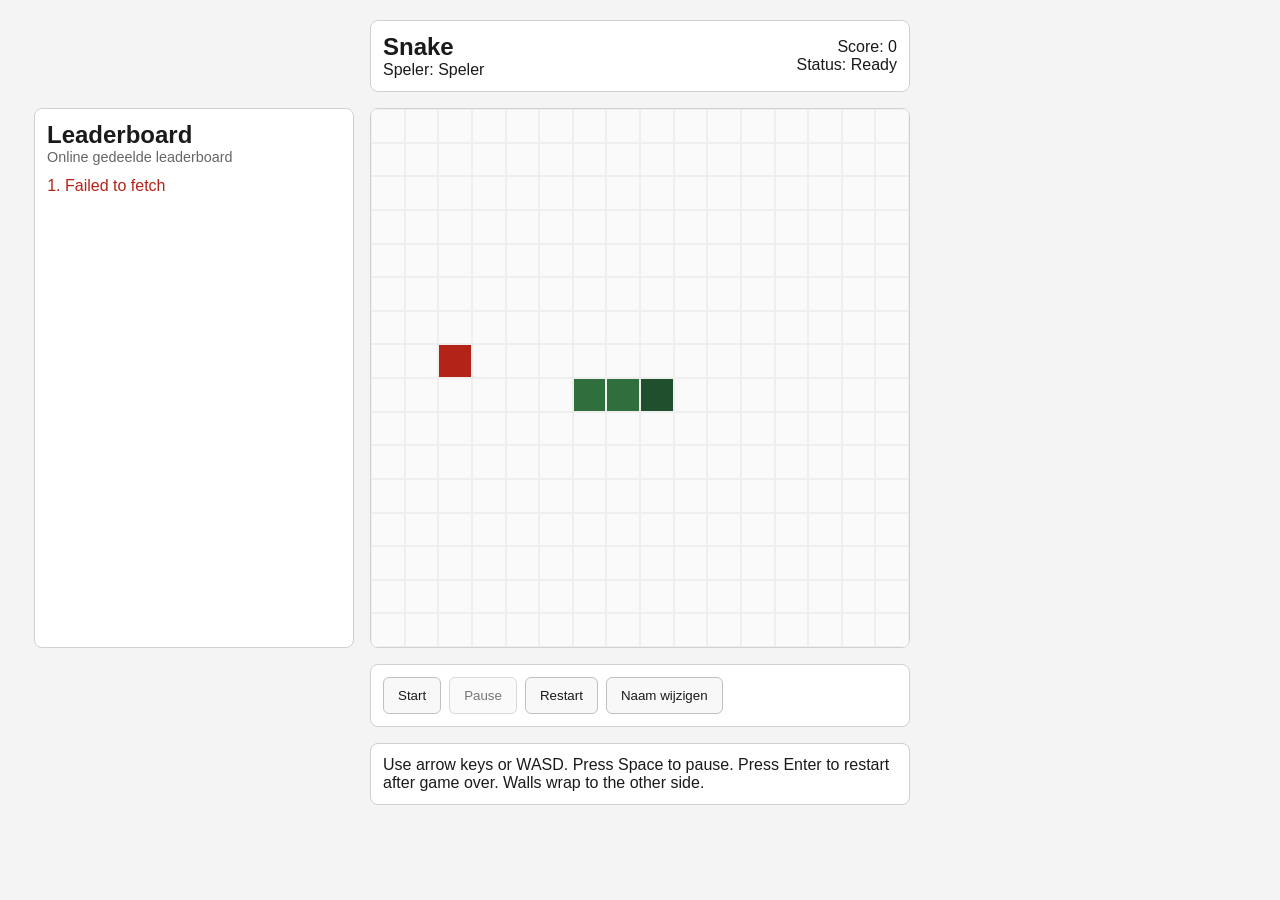
==== index.html @ 87255d25 "Center board with balanced leaderboard layout" ====
<!doctype html>
<html lang="nl">
  <head>
    <meta charset="utf-8">
    <meta name="viewport" content="width=device-width, initial-scale=1">
    <title>Snake</title>
    <link rel="stylesheet" href="./styles.css">
  </head>
  <body>
    <main class="app">
      <section class="layout">
        <aside class="sidebar">
          <section class="leaderboard" aria-labelledby="leaderboard-title">
            <div class="leaderboard-header">
              <div>
                <h2 id="leaderboard-title">Leaderboard</h2>
                <p id="leaderboard-mode" class="leaderboard-mode">Lokale browser-opslag</p>
              </div>
            </div>
            <ol id="leaderboard-list" class="leaderboard-list"></ol>
          </section>
        </aside>

        <div class="status">
          <div>
            <h1>Snake</h1>
            <p class="player-label">Speler: <span id="player-name">-</span></p>
          </div>
          <div class="stats">
            <p>Score: <span id="score">0</span></p>
            <p>Status: <span id="state">Ready</span></p>
          </div>
        </div>

        <div id="board" class="board" aria-label="Snake game board" role="grid"></div>
        <div class="balance-spacer" aria-hidden="true"></div>

        <div class="actions">
          <button id="start-button" type="button">Start</button>
          <button id="pause-button" type="button">Pause</button>
          <button id="restart-button" type="button">Restart</button>
          <button id="rename-button" type="button">Naam wijzigen</button>
        </div>

        <div class="controls" aria-label="On-screen controls">
          <button class="control" data-direction="up" type="button" aria-label="Move up">Up</button>
          <div class="control-row">
            <button class="control" data-direction="left" type="button" aria-label="Move left">Left</button>
            <button class="control" data-direction="down" type="button" aria-label="Move down">Down</button>
            <button class="control" data-direction="right" type="button" aria-label="Move right">Right</button>
          </div>
        </div>

        <p class="hint">
          Use arrow keys or WASD. Press Space to pause. Press Enter to restart after game over. Walls wrap to the other side.
        </p>
      </section>
    </main>

    <script src="./config.js"></script>
    <script type="module" src="./main.js"></script>
  </body>
</html>
---- styles.css ----
* {
  box-sizing: border-box;
}

body {
  margin: 0;
  font-family: Arial, sans-serif;
  background: #f4f4f4;
  color: #1a1a1a;
}

.app {
  min-height: 100vh;
  display: grid;
  place-items: start center;
  padding: 20px 24px 32px;
}

.layout {
  width: min(100%, 1220px);
  display: grid;
  gap: 16px;
  align-items: start;
}

.status,
.actions,
.controls,
.hint,
.leaderboard {
  background: #ffffff;
  border: 1px solid #d0d0d0;
  border-radius: 8px;
  padding: 12px;
}

.status {
  display: flex;
  align-items: center;
  justify-content: space-between;
  gap: 12px;
}

.status h1,
.leaderboard h2 {
  margin: 0;
}

.status h1 {
  font-size: 1.5rem;
}

.player-label,
.stats p,
.hint,
.leaderboard-mode {
  margin: 0;
}

.leaderboard-mode {
  color: #666666;
  font-size: 0.9rem;
}

.stats {
  text-align: right;
}

.board {
  display: grid;
  grid-template-columns: repeat(16, 1fr);
  width: 540px;
  max-width: 100%;
  aspect-ratio: 1 / 1;
  background: #ffffff;
  border: 1px solid #d0d0d0;
  border-radius: 8px;
  overflow: hidden;
}

.cell {
  border: 1px solid #efefef;
  background: #fafafa;
}

.cell.snake {
  background: #2f6f3e;
}

.cell.head {
  background: #1f4f2c;
}

.cell.food {
  background: #b42318;
}

.cell.bonus {
  background: #f3c644;
}

.cell.bonus-gold {
  background: #f3c644;
}

.cell.bonus-blue {
  background: #4c7dd9;
}

.actions,
.controls,
.hint,
.status,
.board {
  width: 540px;
  max-width: 100%;
}

.actions {
  display: flex;
  gap: 8px;
  flex-wrap: wrap;
}

button {
  appearance: none;
  border: 1px solid #c0c0c0;
  background: #f8f8f8;
  color: inherit;
  border-radius: 6px;
  padding: 10px 14px;
  cursor: pointer;
}

button:disabled {
  cursor: not-allowed;
  opacity: 0.6;
}

.sidebar,
.balance-spacer {
  width: 320px;
}

.leaderboard {
  width: 320px;
  min-height: 540px;
}

.leaderboard-header {
  display: flex;
  justify-content: space-between;
  align-items: center;
  gap: 12px;
  margin-bottom: 12px;
}

.leaderboard-list {
  margin: 0;
  padding-left: 18px;
  display: grid;
  gap: 10px;
}

.leaderboard-entry {
  display: flex;
  justify-content: space-between;
  align-items: flex-start;
  gap: 12px;
}

.leaderboard-meta {
  display: grid;
  gap: 2px;
}

.leaderboard-name {
  font-weight: 400;
}

.leaderboard-date {
  color: #666666;
  font-size: 0.85rem;
}

.leaderboard-score {
  font-weight: 700;
  min-width: 24px;
  text-align: right;
}

.leaderboard-empty,
.leaderboard-error {
  color: #666666;
}

.leaderboard-error {
  color: #b42318;
}

.controls {
  display: grid;
  justify-items: center;
  gap: 8px;
}

.control-row {
  display: flex;
  gap: 8px;
}

@media (min-width: 960px) {
  .layout {
    grid-template-columns: 320px 540px 320px;
    grid-template-areas:
      ". status ."
      "sidebar board spacer"
      ". actions ."
      ". hint .";
    justify-content: center;
  }

  .sidebar {
    grid-area: sidebar;
  }

  .status {
    grid-area: status;
  }

  .board {
    grid-area: board;
  }

  .balance-spacer {
    grid-area: spacer;
  }

  .actions {
    grid-area: actions;
  }

  .hint {
    grid-area: hint;
  }

  .controls {
    display: none;
  }
}

@media (max-width: 959px) {
  .layout {
    grid-template-columns: 1fr;
    width: min(100%, 540px);
  }

  .sidebar,
  .leaderboard,
  .board,
  .actions,
  .controls,
  .hint,
  .status {
    width: 100%;
  }

  .balance-spacer {
    display: none;
  }

  .leaderboard {
    min-height: auto;
  }
}
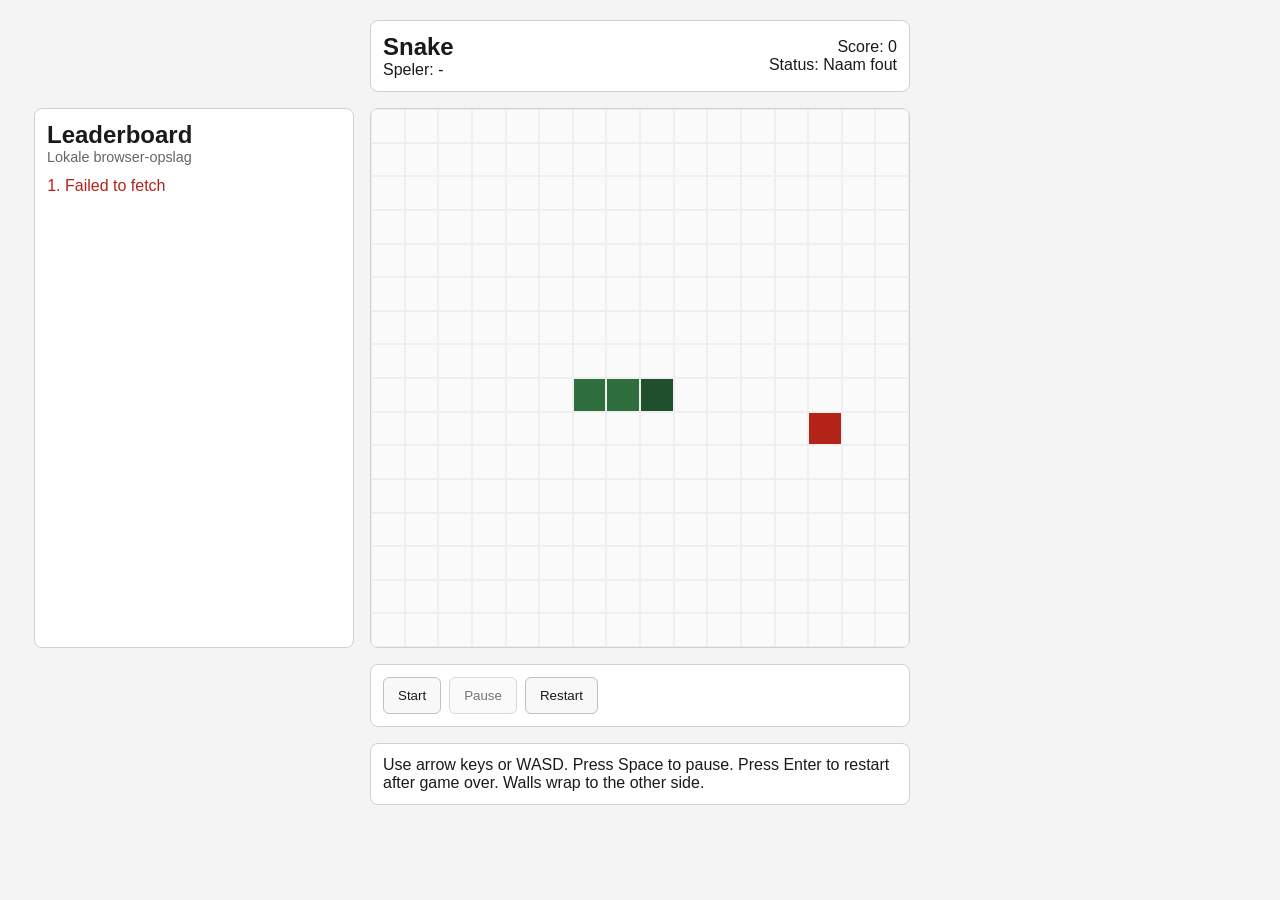
==== commit 571c60f7: "Lock player name to one unique choice" ====
--- a/index.html
+++ b/index.html
@@ -39,7 +39,6 @@
           <button id="start-button" type="button">Start</button>
           <button id="pause-button" type="button">Pause</button>
           <button id="restart-button" type="button">Restart</button>
-          <button id="rename-button" type="button">Naam wijzigen</button>
         </div>
 
         <div class="controls" aria-label="On-screen controls">
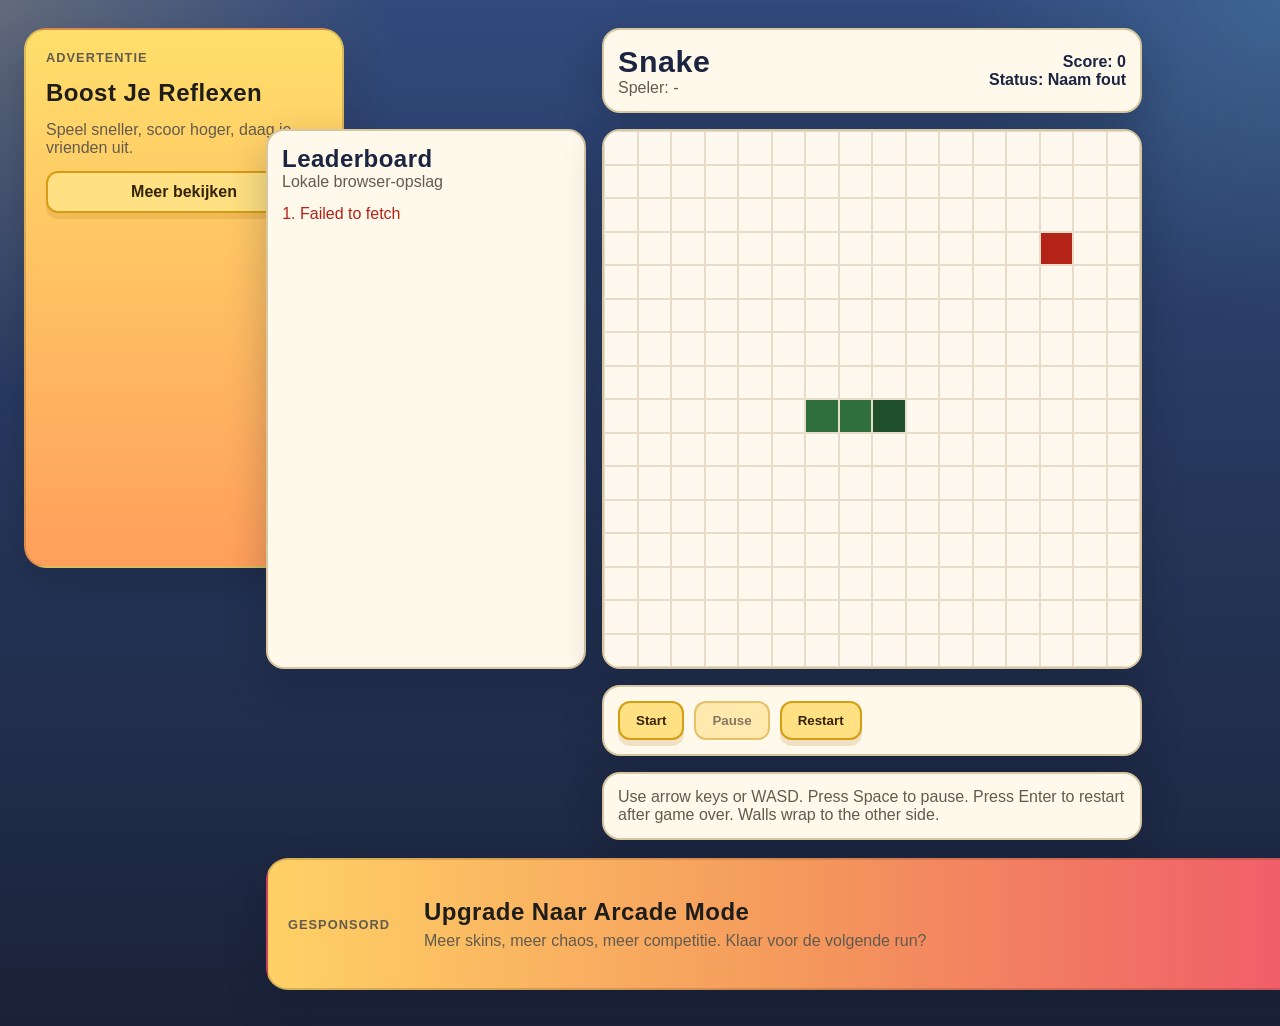
==== commit 936ae428: "Refresh styling and add ad banners" ====
--- a/index.html
+++ b/index.html
@@ -8,51 +8,82 @@
   </head>
   <body>
     <main class="app">
-      <section class="layout">
-        <aside class="sidebar">
-          <section class="leaderboard" aria-labelledby="leaderboard-title">
-            <div class="leaderboard-header">
+      <section class="page-shell">
+        <aside class="ad-rail ad-rail-left" aria-label="Advertentie links">
+          <div class="ad-banner ad-banner-vertical">
+            <p class="ad-label">Advertentie</p>
+            <h2>Boost Je Reflexen</h2>
+            <p>Speel sneller, scoor hoger, daag je vrienden uit.</p>
+            <a href="#" class="ad-cta">Meer bekijken</a>
+          </div>
+        </aside>
+
+        <section class="center-stack">
+          <section class="layout">
+            <aside class="sidebar">
+              <section class="leaderboard" aria-labelledby="leaderboard-title">
+                <div class="leaderboard-header">
+                  <div>
+                    <h2 id="leaderboard-title">Leaderboard</h2>
+                    <p id="leaderboard-mode" class="leaderboard-mode">Lokale browser-opslag</p>
+                  </div>
+                </div>
+                <ol id="leaderboard-list" class="leaderboard-list"></ol>
+              </section>
+            </aside>
+
+            <div class="status">
               <div>
-                <h2 id="leaderboard-title">Leaderboard</h2>
-                <p id="leaderboard-mode" class="leaderboard-mode">Lokale browser-opslag</p>
+                <h1>Snake</h1>
+                <p class="player-label">Speler: <span id="player-name">-</span></p>
+              </div>
+              <div class="stats">
+                <p>Score: <span id="score">0</span></p>
+                <p>Status: <span id="state">Ready</span></p>
               </div>
             </div>
-            <ol id="leaderboard-list" class="leaderboard-list"></ol>
+
+            <div id="board" class="board" aria-label="Snake game board" role="grid"></div>
+            <div class="balance-spacer" aria-hidden="true"></div>
+
+            <div class="actions">
+              <button id="start-button" type="button">Start</button>
+              <button id="pause-button" type="button">Pause</button>
+              <button id="restart-button" type="button">Restart</button>
+            </div>
+
+            <div class="controls" aria-label="On-screen controls">
+              <button class="control" data-direction="up" type="button" aria-label="Move up">Up</button>
+              <div class="control-row">
+                <button class="control" data-direction="left" type="button" aria-label="Move left">Left</button>
+                <button class="control" data-direction="down" type="button" aria-label="Move down">Down</button>
+                <button class="control" data-direction="right" type="button" aria-label="Move right">Right</button>
+              </div>
+            </div>
+
+            <p class="hint">
+              Use arrow keys or WASD. Press Space to pause. Press Enter to restart after game over. Walls wrap to the other side.
+            </p>
           </section>
+
+          <section class="ad-banner ad-banner-horizontal" aria-label="Advertentie onderaan">
+            <p class="ad-label">Gesponsord</p>
+            <div class="ad-copy">
+              <h2>Upgrade Naar Arcade Mode</h2>
+              <p>Meer skins, meer chaos, meer competitie. Klaar voor de volgende run?</p>
+            </div>
+            <a href="#" class="ad-cta">Nu proberen</a>
+          </section>
+        </section>
+
+        <aside class="ad-rail ad-rail-right" aria-label="Advertentie rechts">
+          <div class="ad-banner ad-banner-vertical alt">
+            <p class="ad-label">Advertentie</p>
+            <h2>Daily Challenge</h2>
+            <p>Elke dag een nieuw highscore-doel. Durf jij het aan?</p>
+            <a href="#" class="ad-cta">Doe mee</a>
+          </div>
         </aside>
-
-        <div class="status">
-          <div>
-            <h1>Snake</h1>
-            <p class="player-label">Speler: <span id="player-name">-</span></p>
-          </div>
-          <div class="stats">
-            <p>Score: <span id="score">0</span></p>
-            <p>Status: <span id="state">Ready</span></p>
-          </div>
-        </div>
-
-        <div id="board" class="board" aria-label="Snake game board" role="grid"></div>
-        <div class="balance-spacer" aria-hidden="true"></div>
-
-        <div class="actions">
-          <button id="start-button" type="button">Start</button>
-          <button id="pause-button" type="button">Pause</button>
-          <button id="restart-button" type="button">Restart</button>
-        </div>
-
-        <div class="controls" aria-label="On-screen controls">
-          <button class="control" data-direction="up" type="button" aria-label="Move up">Up</button>
-          <div class="control-row">
-            <button class="control" data-direction="left" type="button" aria-label="Move left">Left</button>
-            <button class="control" data-direction="down" type="button" aria-label="Move down">Down</button>
-            <button class="control" data-direction="right" type="button" aria-label="Move right">Right</button>
-          </div>
-        </div>
-
-        <p class="hint">
-          Use arrow keys or WASD. Press Space to pause. Press Enter to restart after game over. Walls wrap to the other side.
-        </p>
       </section>
     </main>
 
--- a/styles.css
+++ b/styles.css
@@ -1,23 +1,54 @@
+:root {
+  --page-bg: #1a2238;
+  --page-bg-accent: #31497b;
+  --panel-bg: #fff9ec;
+  --panel-border: #d7c6a0;
+  --panel-shadow: 0 18px 40px rgba(14, 20, 35, 0.24);
+  --title-color: #1b2440;
+  --muted-color: #635b4d;
+  --button-bg: #ffe082;
+  --button-border: #d69c13;
+  --button-text: #342507;
+  --ad-bg: linear-gradient(180deg, #ffdf6b 0%, #ff9f5b 100%);
+  --ad-bg-alt: linear-gradient(180deg, #7bdff6 0%, #4d96ff 100%);
+  --ad-text: #1f1d1a;
+}
+
 * {
   box-sizing: border-box;
 }
 
 body {
   margin: 0;
-  font-family: Arial, sans-serif;
-  background: #f4f4f4;
-  color: #1a1a1a;
+  font-family: "Trebuchet MS", Verdana, sans-serif;
+  background:
+    radial-gradient(circle at top left, rgba(255, 215, 126, 0.24), transparent 24%),
+    radial-gradient(circle at top right, rgba(123, 223, 246, 0.18), transparent 20%),
+    linear-gradient(180deg, var(--page-bg-accent) 0%, var(--page-bg) 100%);
+  color: var(--title-color);
 }
 
 .app {
   min-height: 100vh;
   display: grid;
   place-items: start center;
-  padding: 20px 24px 32px;
+  padding: 28px 24px 36px;
+}
+
+.page-shell {
+  width: min(100%, 1520px);
+  display: grid;
+  gap: 22px;
+  align-items: start;
+}
+
+.center-stack {
+  display: grid;
+  gap: 18px;
 }
 
 .layout {
-  width: min(100%, 1220px);
+  width: 100%;
   display: grid;
   gap: 16px;
   align-items: start;
@@ -28,10 +59,11 @@
 .controls,
 .hint,
 .leaderboard {
-  background: #ffffff;
-  border: 1px solid #d0d0d0;
-  border-radius: 8px;
-  padding: 12px;
+  background: var(--panel-bg);
+  border: 2px solid var(--panel-border);
+  border-radius: 18px;
+  padding: 14px;
+  box-shadow: var(--panel-shadow);
 }
 
 .status {
@@ -42,28 +74,38 @@
 }
 
 .status h1,
-.leaderboard h2 {
+.leaderboard h2,
+.ad-banner h2 {
   margin: 0;
+  font-family: "Arial Rounded MT Bold", "Trebuchet MS", sans-serif;
+  letter-spacing: 0.02em;
 }
 
 .status h1 {
-  font-size: 1.5rem;
+  font-size: 1.9rem;
 }
 
 .player-label,
 .stats p,
 .hint,
-.leaderboard-mode {
+.leaderboard-mode,
+.ad-label,
+.ad-banner p {
   margin: 0;
 }
 
-.leaderboard-mode {
-  color: #666666;
-  font-size: 0.9rem;
+.leaderboard-mode,
+.player-label,
+.hint,
+.ad-label,
+.ad-banner p,
+.leaderboard-date {
+  color: var(--muted-color);
 }
 
 .stats {
   text-align: right;
+  font-weight: 700;
 }
 
 .board {
@@ -72,15 +114,16 @@
   width: 540px;
   max-width: 100%;
   aspect-ratio: 1 / 1;
-  background: #ffffff;
-  border: 1px solid #d0d0d0;
-  border-radius: 8px;
+  background: #fffdf7;
+  border: 2px solid var(--panel-border);
+  border-radius: 18px;
   overflow: hidden;
+  box-shadow: var(--panel-shadow);
 }
 
 .cell {
-  border: 1px solid #efefef;
-  background: #fafafa;
+  border: 1px solid #e6dcc8;
+  background: #fff8ef;
 }
 
 .cell.snake {
@@ -118,27 +161,36 @@
 
 .actions {
   display: flex;
-  gap: 8px;
+  gap: 10px;
   flex-wrap: wrap;
 }
 
-button {
+button,
+.ad-cta {
   appearance: none;
-  border: 1px solid #c0c0c0;
-  background: #f8f8f8;
-  color: inherit;
-  border-radius: 6px;
-  padding: 10px 14px;
+  border: 2px solid var(--button-border);
+  background: var(--button-bg);
+  color: var(--button-text);
+  border-radius: 12px;
+  padding: 10px 16px;
   cursor: pointer;
+  font-weight: 700;
+  text-decoration: none;
+  display: inline-flex;
+  align-items: center;
+  justify-content: center;
+  box-shadow: 0 6px 0 rgba(174, 118, 11, 0.18);
 }
 
 button:disabled {
   cursor: not-allowed;
   opacity: 0.6;
+  box-shadow: none;
 }
 
 .sidebar,
-.balance-spacer {
+.balance-spacer,
+.ad-rail {
   width: 320px;
 }
 
@@ -152,14 +204,14 @@
   justify-content: space-between;
   align-items: center;
   gap: 12px;
-  margin-bottom: 12px;
+  margin-bottom: 14px;
 }
 
 .leaderboard-list {
   margin: 0;
   padding-left: 18px;
   display: grid;
-  gap: 10px;
+  gap: 12px;
 }
 
 .leaderboard-entry {
@@ -171,27 +223,26 @@
 
 .leaderboard-meta {
   display: grid;
-  gap: 2px;
+  gap: 4px;
 }
 
 .leaderboard-name {
-  font-weight: 400;
+  font-weight: 700;
 }
 
 .leaderboard-date {
-  color: #666666;
-  font-size: 0.85rem;
+  font-size: 0.9rem;
 }
 
 .leaderboard-score {
-  font-weight: 700;
+  font-weight: 900;
   min-width: 24px;
   text-align: right;
 }
 
 .leaderboard-empty,
 .leaderboard-error {
-  color: #666666;
+  color: var(--muted-color);
 }
 
 .leaderboard-error {
@@ -207,6 +258,71 @@
 .control-row {
   display: flex;
   gap: 8px;
+}
+
+.ad-rail {
+  display: grid;
+}
+
+.ad-banner {
+  border-radius: 22px;
+  border: 2px solid rgba(59, 40, 6, 0.18);
+  color: var(--ad-text);
+  box-shadow: var(--panel-shadow);
+}
+
+.ad-banner-vertical {
+  min-height: 540px;
+  padding: 20px;
+  background: var(--ad-bg);
+  display: grid;
+  align-content: start;
+  gap: 14px;
+}
+
+.ad-banner-vertical.alt {
+  background: var(--ad-bg-alt);
+}
+
+.ad-banner-horizontal {
+  width: 100%;
+  min-height: 132px;
+  padding: 18px 20px;
+  background: linear-gradient(90deg, #ffd166 0%, #f4975c 45%, #ef476f 100%);
+  display: grid;
+  grid-template-columns: 120px 1fr auto;
+  align-items: center;
+  gap: 16px;
+}
+
+.ad-label {
+  font-size: 0.8rem;
+  text-transform: uppercase;
+  letter-spacing: 0.08em;
+  font-weight: 700;
+}
+
+.ad-copy {
+  display: grid;
+  gap: 6px;
+}
+
+@media (min-width: 1280px) {
+  .page-shell {
+    grid-template-columns: 220px 1fr 220px;
+    justify-content: center;
+  }
+}
+
+@media (min-width: 960px) and (max-width: 1279px) {
+  .page-shell {
+    grid-template-columns: 1fr;
+    justify-items: center;
+  }
+
+  .ad-rail {
+    display: none;
+  }
 }
 
 @media (min-width: 960px) {
@@ -250,6 +366,7 @@
 }
 
 @media (max-width: 959px) {
+  .page-shell,
   .layout {
     grid-template-columns: 1fr;
     width: min(100%, 540px);
@@ -261,15 +378,22 @@
   .actions,
   .controls,
   .hint,
-  .status {
+  .status,
+  .ad-banner-horizontal {
     width: 100%;
   }
 
-  .balance-spacer {
+  .balance-spacer,
+  .ad-rail {
     display: none;
   }
 
   .leaderboard {
     min-height: auto;
   }
-}
+
+  .ad-banner-horizontal {
+    grid-template-columns: 1fr;
+    justify-items: start;
+  }
+}
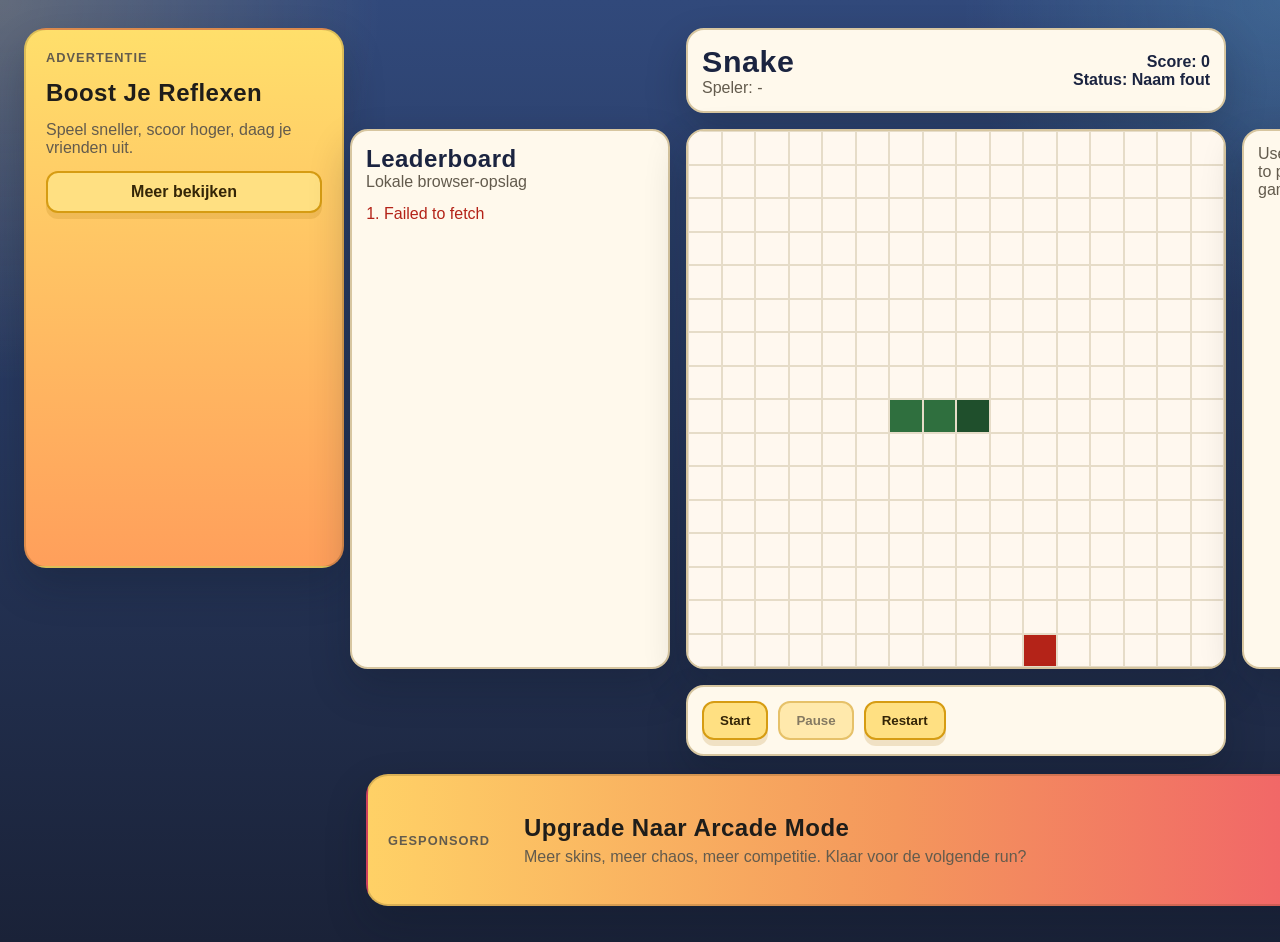
==== commit 7de94894: "Balance layout with right-side hint panel" ====
--- a/index.html
+++ b/index.html
@@ -44,7 +44,12 @@
             </div>
 
             <div id="board" class="board" aria-label="Snake game board" role="grid"></div>
-            <div class="balance-spacer" aria-hidden="true"></div>
+
+            <div class="hint-card">
+              <p class="hint">
+                Use arrow keys or WASD. Press Space to pause. Press Enter to restart after game over. Walls wrap to the other side.
+              </p>
+            </div>
 
             <div class="actions">
               <button id="start-button" type="button">Start</button>
@@ -60,10 +65,6 @@
                 <button class="control" data-direction="right" type="button" aria-label="Move right">Right</button>
               </div>
             </div>
-
-            <p class="hint">
-              Use arrow keys or WASD. Press Space to pause. Press Enter to restart after game over. Walls wrap to the other side.
-            </p>
           </section>
 
           <section class="ad-banner ad-banner-horizontal" aria-label="Advertentie onderaan">
--- a/styles.css
+++ b/styles.css
@@ -36,19 +36,22 @@
 }
 
 .page-shell {
-  width: min(100%, 1520px);
+  width: min(100%, 1864px);
   display: grid;
   gap: 22px;
   align-items: start;
 }
 
 .center-stack {
+  width: 1180px;
+  max-width: 100%;
   display: grid;
   gap: 18px;
 }
 
 .layout {
-  width: 100%;
+  width: 1180px;
+  max-width: 100%;
   display: grid;
   gap: 16px;
   align-items: start;
@@ -57,7 +60,7 @@
 .status,
 .actions,
 .controls,
-.hint,
+.hint-card,
 .leaderboard {
   background: var(--panel-bg);
   border: 2px solid var(--panel-border);
@@ -152,10 +155,16 @@
 
 .actions,
 .controls,
-.hint,
 .status,
 .board {
   width: 540px;
+  max-width: 100%;
+}
+
+.hint-card,
+.sidebar,
+.leaderboard {
+  width: 320px;
   max-width: 100%;
 }
 
@@ -188,14 +197,8 @@
   box-shadow: none;
 }
 
-.sidebar,
-.balance-spacer,
-.ad-rail {
-  width: 320px;
-}
-
-.leaderboard {
-  width: 320px;
+.leaderboard,
+.hint-card {
   min-height: 540px;
 }
 
@@ -261,7 +264,9 @@
 }
 
 .ad-rail {
-  display: grid;
+  width: 320px;
+  display: grid;
+  min-width: 0;
 }
 
 .ad-banner {
@@ -309,7 +314,7 @@
 
 @media (min-width: 1280px) {
   .page-shell {
-    grid-template-columns: 220px 1fr 220px;
+    grid-template-columns: 320px 1180px 320px;
     justify-content: center;
   }
 }
@@ -330,9 +335,8 @@
     grid-template-columns: 320px 540px 320px;
     grid-template-areas:
       ". status ."
-      "sidebar board spacer"
-      ". actions ."
-      ". hint .";
+      "sidebar board hint"
+      ". actions .";
     justify-content: center;
   }
 
@@ -348,18 +352,14 @@
     grid-area: board;
   }
 
-  .balance-spacer {
-    grid-area: spacer;
+  .hint-card {
+    grid-area: hint;
   }
 
   .actions {
     grid-area: actions;
   }
 
-  .hint {
-    grid-area: hint;
-  }
-
   .controls {
     display: none;
   }
@@ -367,6 +367,7 @@
 
 @media (max-width: 959px) {
   .page-shell,
+  .center-stack,
   .layout {
     grid-template-columns: 1fr;
     width: min(100%, 540px);
@@ -377,18 +378,18 @@
   .board,
   .actions,
   .controls,
-  .hint,
+  .hint-card,
   .status,
   .ad-banner-horizontal {
     width: 100%;
   }
 
-  .balance-spacer,
   .ad-rail {
     display: none;
   }
 
-  .leaderboard {
+  .leaderboard,
+  .hint-card {
     min-height: auto;
   }
 
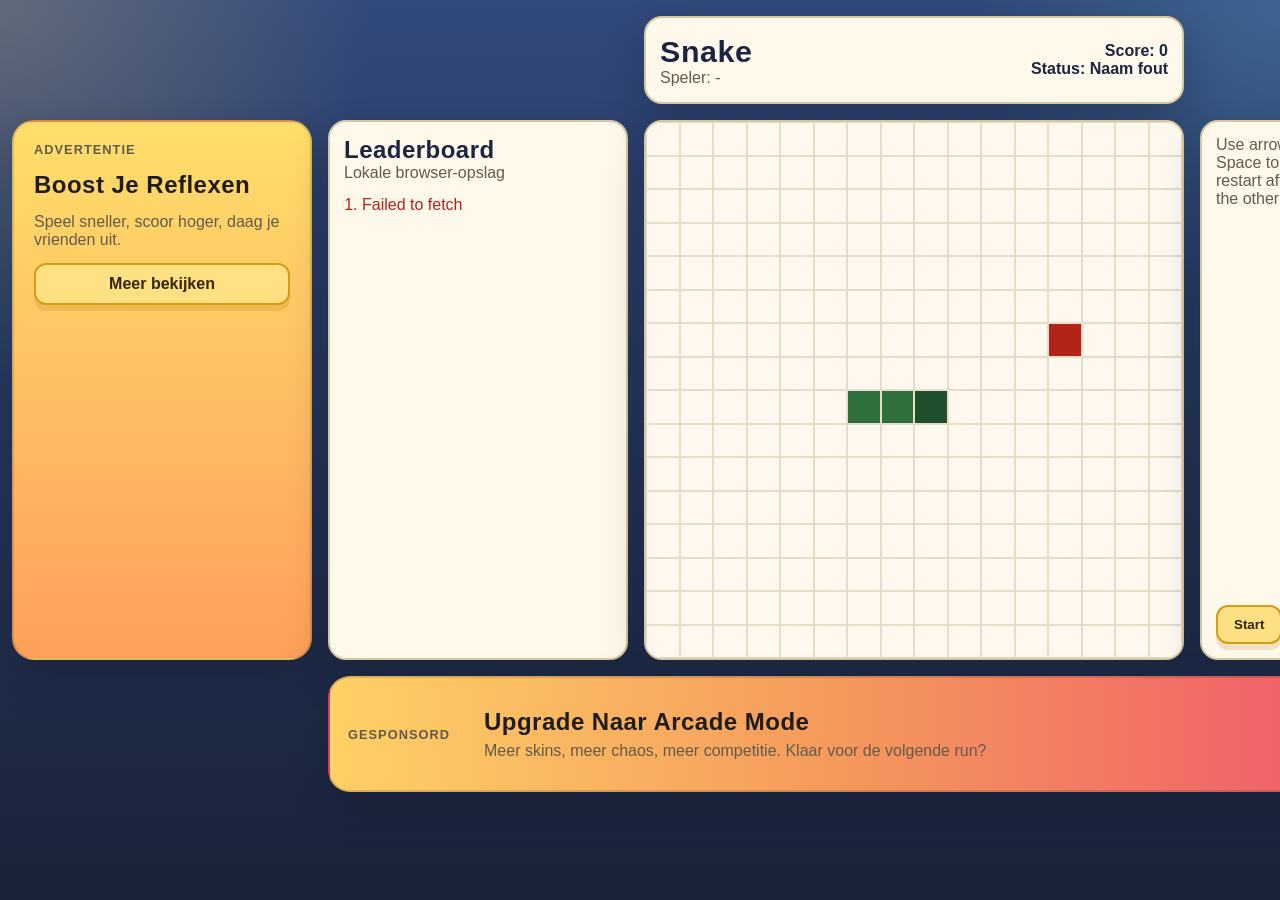
==== commit a4148245: "Move controls into hint panel" ====
--- a/index.html
+++ b/index.html
@@ -49,12 +49,11 @@
               <p class="hint">
                 Use arrow keys or WASD. Press Space to pause. Press Enter to restart after game over. Walls wrap to the other side.
               </p>
-            </div>
-
-            <div class="actions">
-              <button id="start-button" type="button">Start</button>
-              <button id="pause-button" type="button">Pause</button>
-              <button id="restart-button" type="button">Restart</button>
+              <div class="actions">
+                <button id="start-button" type="button">Start</button>
+                <button id="pause-button" type="button">Pause</button>
+                <button id="restart-button" type="button">Restart</button>
+              </div>
             </div>
 
             <div class="controls" aria-label="On-screen controls">
--- a/styles.css
+++ b/styles.css
@@ -12,6 +12,11 @@
   --ad-bg: linear-gradient(180deg, #ffdf6b 0%, #ff9f5b 100%);
   --ad-bg-alt: linear-gradient(180deg, #7bdff6 0%, #4d96ff 100%);
   --ad-text: #1f1d1a;
+  --layout-gap: 16px;
+  --side-width: 300px;
+  --board-width: 540px;
+  --status-height: 88px;
+  --status-offset: calc(var(--status-height) + var(--layout-gap));
 }
 
 * {
@@ -32,33 +37,31 @@
   min-height: 100vh;
   display: grid;
   place-items: start center;
-  padding: 28px 24px 36px;
+  padding: 16px 12px 20px;
 }
 
 .page-shell {
-  width: min(100%, 1864px);
-  display: grid;
-  gap: 22px;
+  width: min(100%, 1788px);
+  display: grid;
+  gap: var(--layout-gap);
   align-items: start;
 }
 
 .center-stack {
-  width: 1180px;
+  width: calc((var(--side-width) * 2) + var(--board-width) + (var(--layout-gap) * 2));
   max-width: 100%;
   display: grid;
-  gap: 18px;
+  gap: var(--layout-gap);
 }
 
 .layout {
-  width: 1180px;
-  max-width: 100%;
-  display: grid;
-  gap: 16px;
+  width: 100%;
+  display: grid;
+  gap: var(--layout-gap);
   align-items: start;
 }
 
 .status,
-.actions,
 .controls,
 .hint-card,
 .leaderboard {
@@ -74,6 +77,7 @@
   align-items: center;
   justify-content: space-between;
   gap: 12px;
+  min-height: var(--status-height);
 }
 
 .status h1,
@@ -114,7 +118,7 @@
 .board {
   display: grid;
   grid-template-columns: repeat(16, 1fr);
-  width: 540px;
+  width: var(--board-width);
   max-width: 100%;
   aspect-ratio: 1 / 1;
   background: #fffdf7;
@@ -153,18 +157,19 @@
   background: #4c7dd9;
 }
 
-.actions,
 .controls,
 .status,
 .board {
-  width: 540px;
+  width: var(--board-width);
   max-width: 100%;
 }
 
 .hint-card,
 .sidebar,
-.leaderboard {
-  width: 320px;
+.leaderboard,
+.ad-rail,
+.ad-banner-vertical {
+  width: var(--side-width);
   max-width: 100%;
 }
 
@@ -172,6 +177,7 @@
   display: flex;
   gap: 10px;
   flex-wrap: wrap;
+  margin-top: auto;
 }
 
 button,
@@ -198,8 +204,15 @@
 }
 
 .leaderboard,
+.hint-card,
+.ad-banner-vertical {
+  min-height: var(--board-width);
+}
+
 .hint-card {
-  min-height: 540px;
+  display: flex;
+  flex-direction: column;
+  gap: 16px;
 }
 
 .leaderboard-header {
@@ -264,9 +277,9 @@
 }
 
 .ad-rail {
-  width: 320px;
   display: grid;
   min-width: 0;
+  margin-top: var(--status-offset);
 }
 
 .ad-banner {
@@ -277,7 +290,6 @@
 }
 
 .ad-banner-vertical {
-  min-height: 540px;
   padding: 20px;
   background: var(--ad-bg);
   display: grid;
@@ -291,13 +303,17 @@
 
 .ad-banner-horizontal {
   width: 100%;
-  min-height: 132px;
-  padding: 18px 20px;
+  min-height: 116px;
+  padding: 16px 18px;
   background: linear-gradient(90deg, #ffd166 0%, #f4975c 45%, #ef476f 100%);
   display: grid;
   grid-template-columns: 120px 1fr auto;
   align-items: center;
-  gap: 16px;
+  gap: var(--layout-gap);
+  border-radius: 22px;
+  border: 2px solid rgba(59, 40, 6, 0.18);
+  color: var(--ad-text);
+  box-shadow: var(--panel-shadow);
 }
 
 .ad-label {
@@ -314,7 +330,7 @@
 
 @media (min-width: 1280px) {
   .page-shell {
-    grid-template-columns: 320px 1180px 320px;
+    grid-template-columns: var(--side-width) calc((var(--side-width) * 2) + var(--board-width) + (var(--layout-gap) * 2)) var(--side-width);
     justify-content: center;
   }
 }
@@ -332,11 +348,10 @@
 
 @media (min-width: 960px) {
   .layout {
-    grid-template-columns: 320px 540px 320px;
+    grid-template-columns: var(--side-width) var(--board-width) var(--side-width);
     grid-template-areas:
       ". status ."
-      "sidebar board hint"
-      ". actions .";
+      "sidebar board hint";
     justify-content: center;
   }
 
@@ -354,10 +369,6 @@
 
   .hint-card {
     grid-area: hint;
-  }
-
-  .actions {
-    grid-area: actions;
   }
 
   .controls {
@@ -370,13 +381,12 @@
   .center-stack,
   .layout {
     grid-template-columns: 1fr;
-    width: min(100%, 540px);
+    width: min(100%, var(--board-width));
   }
 
   .sidebar,
   .leaderboard,
   .board,
-  .actions,
   .controls,
   .hint-card,
   .status,
@@ -386,10 +396,12 @@
 
   .ad-rail {
     display: none;
+    margin-top: 0;
   }
 
   .leaderboard,
-  .hint-card {
+  .hint-card,
+  .ad-banner-vertical {
     min-height: auto;
   }
 
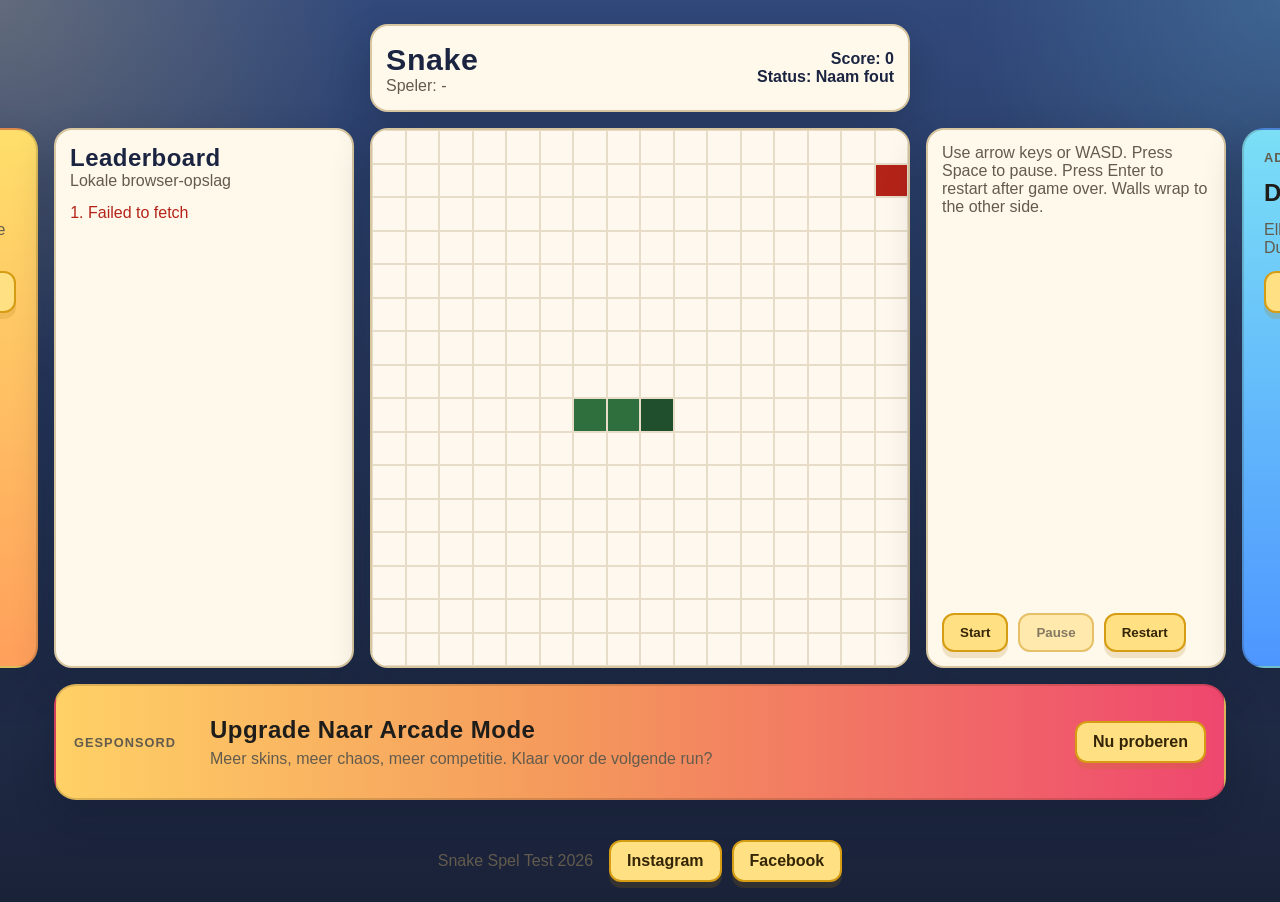
==== commit 3be80005: "Add footer with social links" ====
--- a/index.html
+++ b/index.html
@@ -87,6 +87,14 @@
       </section>
     </main>
 
+    <footer class="site-footer">
+      <p>Snake Spel Test 2026</p>
+      <nav class="footer-links" aria-label="Social media">
+        <a href="">Instagram</a>
+        <a href="">Facebook</a>
+      </nav>
+    </footer>
+
     <script src="./config.js"></script>
     <script type="module" src="./main.js"></script>
   </body>
--- a/styles.css
+++ b/styles.css
@@ -34,10 +34,11 @@
 }
 
 .app {
-  min-height: 100vh;
-  display: grid;
-  place-items: start center;
-  padding: 16px 12px 20px;
+  min-height: calc(100vh - 76px);
+  display: flex;
+  align-items: center;
+  justify-content: center;
+  padding: 0 12px;
 }
 
 .page-shell {
@@ -97,7 +98,8 @@
 .hint,
 .leaderboard-mode,
 .ad-label,
-.ad-banner p {
+.ad-banner p,
+.site-footer p {
   margin: 0;
 }
 
@@ -106,7 +108,8 @@
 .hint,
 .ad-label,
 .ad-banner p,
-.leaderboard-date {
+.leaderboard-date,
+.site-footer {
   color: var(--muted-color);
 }
 
@@ -181,7 +184,8 @@
 }
 
 button,
-.ad-cta {
+.ad-cta,
+.footer-links a {
   appearance: none;
   border: 2px solid var(--button-border);
   background: var(--button-bg);
@@ -328,6 +332,19 @@
   gap: 6px;
 }
 
+.site-footer {
+  display: flex;
+  align-items: center;
+  justify-content: center;
+  gap: 16px;
+  padding: 16px 12px 20px;
+}
+
+.footer-links {
+  display: flex;
+  gap: 10px;
+}
+
 @media (min-width: 1280px) {
   .page-shell {
     grid-template-columns: var(--side-width) calc((var(--side-width) * 2) + var(--board-width) + (var(--layout-gap) * 2)) var(--side-width);
@@ -377,6 +394,12 @@
 }
 
 @media (max-width: 959px) {
+  .app {
+    min-height: auto;
+    padding-top: 16px;
+    padding-bottom: 16px;
+  }
+
   .page-shell,
   .center-stack,
   .layout {
@@ -409,4 +432,8 @@
     grid-template-columns: 1fr;
     justify-items: start;
   }
-}
+
+  .site-footer {
+    flex-direction: column;
+  }
+}
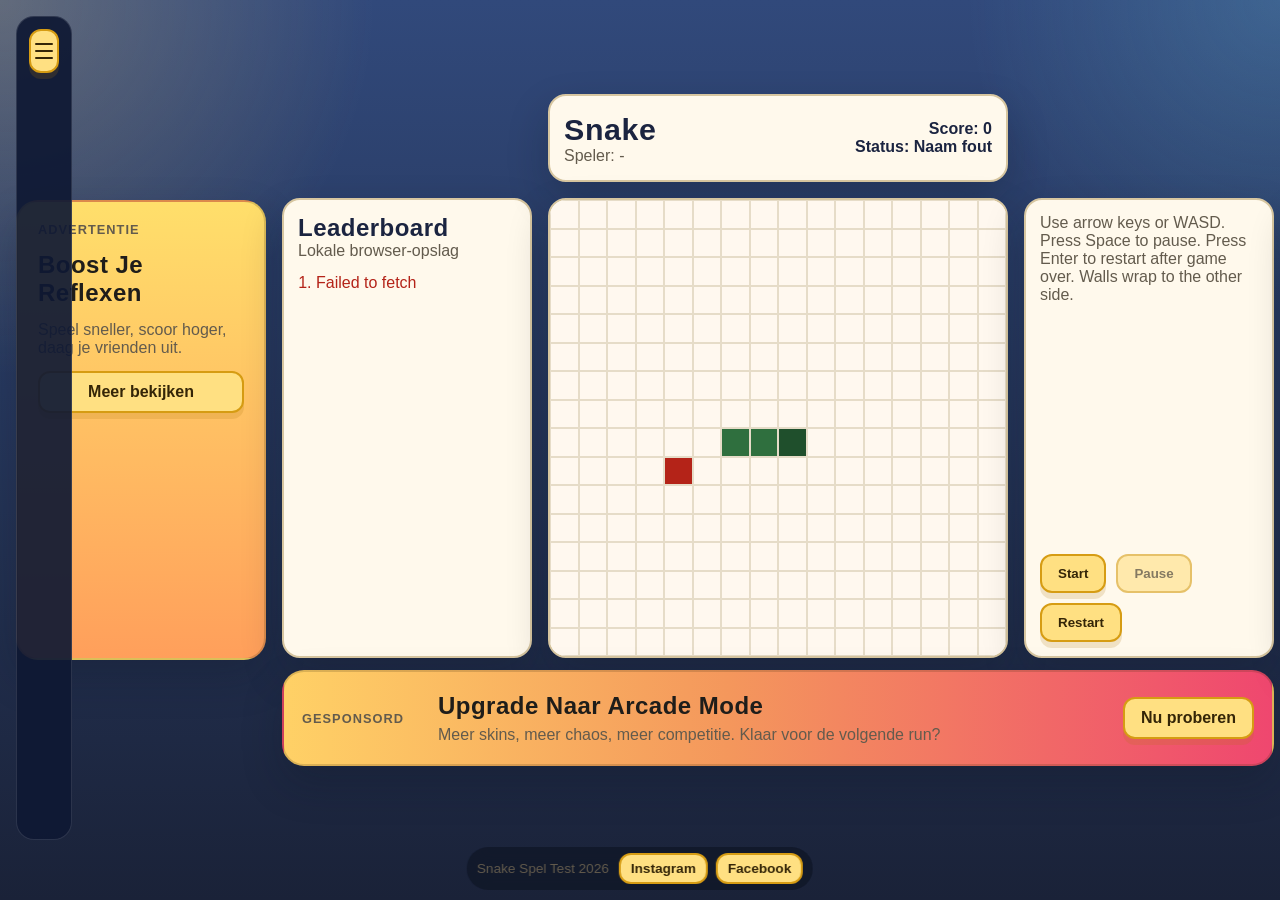
==== commit 4b98559d: "Add sidebar menu and fixed leaderboard scroll" ====
--- a/index.html
+++ b/index.html
@@ -7,6 +7,19 @@
     <link rel="stylesheet" href="./styles.css">
   </head>
   <body>
+    <aside class="side-menu" data-menu>
+      <button class="menu-toggle" type="button" aria-expanded="false" aria-controls="site-nav" data-menu-toggle>
+        <span></span>
+        <span></span>
+        <span></span>
+      </button>
+      <nav id="site-nav" class="menu-links" aria-label="Hoofdmenu">
+        <a href="./index.html" class="menu-link is-active">Home</a>
+        <a href="./over-ons.html" class="menu-link">Over ons</a>
+        <a href="./uitleg.html" class="menu-link">Uitleg</a>
+      </nav>
+    </aside>
+
     <main class="app">
       <section class="page-shell">
         <aside class="ad-rail ad-rail-left" aria-label="Advertentie links">
@@ -28,7 +41,9 @@
                     <p id="leaderboard-mode" class="leaderboard-mode">Lokale browser-opslag</p>
                   </div>
                 </div>
-                <ol id="leaderboard-list" class="leaderboard-list"></ol>
+                <div class="leaderboard-scroll">
+                  <ol id="leaderboard-list" class="leaderboard-list"></ol>
+                </div>
               </section>
             </aside>
 
@@ -96,6 +111,7 @@
     </footer>
 
     <script src="./config.js"></script>
+    <script src="./site.js"></script>
     <script type="module" src="./main.js"></script>
   </body>
-</html>
+</html>
--- a/styles.css
+++ b/styles.css
@@ -13,18 +13,26 @@
   --ad-bg-alt: linear-gradient(180deg, #7bdff6 0%, #4d96ff 100%);
   --ad-text: #1f1d1a;
   --layout-gap: 16px;
-  --side-width: 300px;
-  --board-width: 540px;
+  --side-width: 280px;
+  --board-width: 500px;
   --status-height: 88px;
-  --status-offset: calc(var(--status-height) + var(--layout-gap));
+  --footer-height: 44px;
+  --menu-collapsed-width: 56px;
+  --menu-expanded-width: 200px;
 }
 
 * {
   box-sizing: border-box;
 }
 
+html {
+  height: 100%;
+}
+
 body {
+  min-height: 100%;
   margin: 0;
+  overflow: hidden;
   font-family: "Trebuchet MS", Verdana, sans-serif;
   background:
     radial-gradient(circle at top left, rgba(255, 215, 126, 0.24), transparent 24%),
@@ -33,159 +41,19 @@
   color: var(--title-color);
 }
 
-.app {
-  min-height: calc(100vh - 76px);
-  display: flex;
-  align-items: center;
-  justify-content: center;
-  padding: 0 12px;
-}
-
-.page-shell {
-  width: min(100%, 1788px);
-  display: grid;
-  gap: var(--layout-gap);
-  align-items: start;
-}
-
-.center-stack {
-  width: calc((var(--side-width) * 2) + var(--board-width) + (var(--layout-gap) * 2));
-  max-width: 100%;
-  display: grid;
-  gap: var(--layout-gap);
-}
-
-.layout {
-  width: 100%;
-  display: grid;
-  gap: var(--layout-gap);
-  align-items: start;
-}
-
-.status,
-.controls,
-.hint-card,
-.leaderboard {
-  background: var(--panel-bg);
-  border: 2px solid var(--panel-border);
-  border-radius: 18px;
-  padding: 14px;
-  box-shadow: var(--panel-shadow);
-}
-
-.status {
-  display: flex;
-  align-items: center;
-  justify-content: space-between;
-  gap: 12px;
-  min-height: var(--status-height);
-}
-
-.status h1,
-.leaderboard h2,
-.ad-banner h2 {
-  margin: 0;
-  font-family: "Arial Rounded MT Bold", "Trebuchet MS", sans-serif;
-  letter-spacing: 0.02em;
-}
-
-.status h1 {
-  font-size: 1.9rem;
-}
-
-.player-label,
-.stats p,
-.hint,
-.leaderboard-mode,
-.ad-label,
-.ad-banner p,
-.site-footer p {
-  margin: 0;
-}
-
-.leaderboard-mode,
-.player-label,
-.hint,
-.ad-label,
-.ad-banner p,
-.leaderboard-date,
-.site-footer {
-  color: var(--muted-color);
-}
-
-.stats {
-  text-align: right;
-  font-weight: 700;
-}
-
-.board {
-  display: grid;
-  grid-template-columns: repeat(16, 1fr);
-  width: var(--board-width);
-  max-width: 100%;
-  aspect-ratio: 1 / 1;
-  background: #fffdf7;
-  border: 2px solid var(--panel-border);
-  border-radius: 18px;
-  overflow: hidden;
-  box-shadow: var(--panel-shadow);
-}
-
-.cell {
-  border: 1px solid #e6dcc8;
-  background: #fff8ef;
-}
-
-.cell.snake {
-  background: #2f6f3e;
-}
-
-.cell.head {
-  background: #1f4f2c;
-}
-
-.cell.food {
-  background: #b42318;
-}
-
-.cell.bonus {
-  background: #f3c644;
-}
-
-.cell.bonus-gold {
-  background: #f3c644;
-}
-
-.cell.bonus-blue {
-  background: #4c7dd9;
-}
-
-.controls,
-.status,
-.board {
-  width: var(--board-width);
-  max-width: 100%;
-}
-
-.hint-card,
-.sidebar,
-.leaderboard,
-.ad-rail,
-.ad-banner-vertical {
-  width: var(--side-width);
-  max-width: 100%;
-}
-
-.actions {
-  display: flex;
-  gap: 10px;
-  flex-wrap: wrap;
-  margin-top: auto;
+body.menu-open {
+  --menu-width: var(--menu-expanded-width);
+}
+
+body:not(.menu-open) {
+  --menu-width: var(--menu-collapsed-width);
 }
 
 button,
 .ad-cta,
-.footer-links a {
+.footer-links a,
+.menu-link,
+.menu-toggle {
   appearance: none;
   border: 2px solid var(--button-border);
   background: var(--button-bg);
@@ -207,24 +75,236 @@
   box-shadow: none;
 }
 
+.side-menu {
+  position: fixed;
+  top: 16px;
+  left: 16px;
+  bottom: calc(var(--footer-height) + 16px);
+  width: var(--menu-width);
+  background: rgba(15, 24, 52, 0.92);
+  border: 1px solid rgba(255, 255, 255, 0.12);
+  border-radius: 18px;
+  padding: 12px;
+  display: flex;
+  flex-direction: column;
+  gap: 14px;
+  z-index: 20;
+  overflow: hidden;
+  transition: width 180ms ease;
+}
+
+.menu-toggle {
+  width: 100%;
+  min-height: 44px;
+  padding: 8px;
+  flex-direction: column;
+  gap: 5px;
+}
+
+.menu-toggle span {
+  width: 18px;
+  height: 2px;
+  background: var(--button-text);
+  border-radius: 99px;
+}
+
+.menu-links {
+  display: flex;
+  flex-direction: column;
+  gap: 10px;
+  opacity: 0;
+  pointer-events: none;
+  transition: opacity 120ms ease;
+}
+
+body.menu-open .menu-links {
+  opacity: 1;
+  pointer-events: auto;
+}
+
+.menu-link {
+  justify-content: flex-start;
+  width: 100%;
+}
+
+.menu-link.is-active {
+  background: #fff1b8;
+}
+
+.app,
+.page-placeholder-wrap {
+  min-height: 100vh;
+  display: flex;
+  align-items: center;
+  justify-content: center;
+  padding: 16px 16px calc(var(--footer-height) + 12px);
+}
+
+.page-shell {
+  width: min(100%, 1644px);
+  display: grid;
+  grid-template-columns: var(--side-width) auto var(--side-width);
+  gap: var(--layout-gap);
+  align-items: center;
+}
+
+.center-stack {
+  width: calc((var(--side-width) * 2) + var(--board-width) + (var(--layout-gap) * 2));
+  max-width: 100%;
+  display: grid;
+  gap: 12px;
+}
+
+.layout {
+  width: 100%;
+  display: grid;
+  grid-template-columns: var(--side-width) var(--board-width) var(--side-width);
+  grid-template-areas:
+    ". status ."
+    "sidebar board hint";
+  gap: var(--layout-gap);
+  align-items: start;
+  justify-content: center;
+}
+
+.status,
+.controls,
+.hint-card,
 .leaderboard,
+.page-placeholder {
+  background: var(--panel-bg);
+  border: 2px solid var(--panel-border);
+  border-radius: 18px;
+  padding: 14px;
+  box-shadow: var(--panel-shadow);
+}
+
+.status {
+  grid-area: status;
+  width: var(--board-width);
+  min-height: var(--status-height);
+  display: flex;
+  align-items: center;
+  justify-content: space-between;
+  gap: 12px;
+}
+
+.status h1,
+.leaderboard h2,
+.ad-banner h2,
+.page-placeholder h1 {
+  margin: 0;
+  font-family: "Arial Rounded MT Bold", "Trebuchet MS", sans-serif;
+  letter-spacing: 0.02em;
+}
+
+.status h1 {
+  font-size: 1.9rem;
+}
+
+.player-label,
+.stats p,
+.hint,
+.leaderboard-mode,
+.ad-label,
+.ad-banner p,
+.site-footer p,
+.page-placeholder p {
+  margin: 0;
+}
+
+.leaderboard-mode,
+.player-label,
+.hint,
+.ad-label,
+.ad-banner p,
+.leaderboard-date,
+.site-footer,
+.page-placeholder p {
+  color: var(--muted-color);
+}
+
+.stats {
+  text-align: right;
+  font-weight: 700;
+}
+
+.sidebar {
+  grid-area: sidebar;
+  width: var(--side-width);
+}
+
+.board {
+  grid-area: board;
+  display: grid;
+  grid-template-columns: repeat(16, 1fr);
+  width: var(--board-width);
+  aspect-ratio: 1 / 1;
+  background: #fffdf7;
+  border: 2px solid var(--panel-border);
+  border-radius: 18px;
+  overflow: hidden;
+  box-shadow: var(--panel-shadow);
+}
+
+.cell {
+  border: 1px solid #e6dcc8;
+  background: #fff8ef;
+}
+
+.cell.snake {
+  background: #2f6f3e;
+}
+
+.cell.head {
+  background: #1f4f2c;
+}
+
+.cell.food {
+  background: #b42318;
+}
+
+.cell.bonus,
+.cell.bonus-gold {
+  background: #f3c644;
+}
+
+.cell.bonus-blue {
+  background: #4c7dd9;
+}
+
 .hint-card,
+.leaderboard,
 .ad-banner-vertical {
-  min-height: var(--board-width);
+  width: var(--side-width);
+  height: var(--board-width);
 }
 
 .hint-card {
+  grid-area: hint;
   display: flex;
   flex-direction: column;
   gap: 16px;
 }
 
+.leaderboard {
+  display: flex;
+  flex-direction: column;
+}
+
 .leaderboard-header {
   display: flex;
   justify-content: space-between;
   align-items: center;
   gap: 12px;
   margin-bottom: 14px;
+  flex: 0 0 auto;
+}
+
+.leaderboard-scroll {
+  min-height: 0;
+  overflow-y: auto;
+  padding-right: 6px;
 }
 
 .leaderboard-list {
@@ -269,21 +349,21 @@
   color: #b42318;
 }
 
-.controls {
-  display: grid;
-  justify-items: center;
-  gap: 8px;
-}
-
+.actions {
+  display: flex;
+  gap: 10px;
+  flex-wrap: wrap;
+  margin-top: auto;
+}
+
+.controls,
 .control-row {
-  display: flex;
-  gap: 8px;
-}
-
-.ad-rail {
-  display: grid;
-  min-width: 0;
-  margin-top: var(--status-offset);
+  display: none;
+}
+
+.ad-rail,
+.ad-banner-vertical {
+  width: var(--side-width);
 }
 
 .ad-banner {
@@ -306,9 +386,10 @@
 }
 
 .ad-banner-horizontal {
-  width: 100%;
-  min-height: 116px;
-  padding: 16px 18px;
+  width: calc(var(--board-width) + (var(--side-width) * 2) + (var(--layout-gap) * 2));
+  max-width: 100%;
+  min-height: 96px;
+  padding: 14px 18px;
   background: linear-gradient(90deg, #ffd166 0%, #f4975c 45%, #ef476f 100%);
   display: grid;
   grid-template-columns: 120px 1fr auto;
@@ -333,107 +414,114 @@
 }
 
 .site-footer {
-  display: flex;
-  align-items: center;
-  justify-content: center;
-  gap: 16px;
-  padding: 16px 12px 20px;
+  position: fixed;
+  left: 50%;
+  bottom: 10px;
+  transform: translateX(-50%);
+  display: flex;
+  align-items: center;
+  gap: 10px;
+  padding: 6px 10px;
+  border-radius: 999px;
+  background: rgba(14, 20, 35, 0.62);
+  backdrop-filter: blur(10px);
+  z-index: 15;
+  font-size: 0.85rem;
 }
 
 .footer-links {
   display: flex;
-  gap: 10px;
-}
-
-@media (min-width: 1280px) {
-  .page-shell {
-    grid-template-columns: var(--side-width) calc((var(--side-width) * 2) + var(--board-width) + (var(--layout-gap) * 2)) var(--side-width);
-    justify-content: center;
-  }
-}
-
-@media (min-width: 960px) and (max-width: 1279px) {
-  .page-shell {
-    grid-template-columns: 1fr;
-    justify-items: center;
-  }
-
-  .ad-rail {
-    display: none;
-  }
-}
-
-@media (min-width: 960px) {
-  .layout {
-    grid-template-columns: var(--side-width) var(--board-width) var(--side-width);
-    grid-template-areas:
-      ". status ."
-      "sidebar board hint";
-    justify-content: center;
-  }
-
-  .sidebar {
-    grid-area: sidebar;
-  }
-
-  .status {
-    grid-area: status;
-  }
-
-  .board {
-    grid-area: board;
-  }
-
-  .hint-card {
-    grid-area: hint;
-  }
-
-  .controls {
-    display: none;
-  }
-}
-
-@media (max-width: 959px) {
-  .app {
+  gap: 8px;
+}
+
+.footer-links a {
+  padding: 6px 10px;
+  box-shadow: none;
+}
+
+.page-placeholder-wrap {
+  padding-left: calc(var(--menu-width) + 32px);
+}
+
+.page-placeholder {
+  width: min(720px, calc(100vw - var(--menu-width) - 64px));
+  min-height: 320px;
+  display: grid;
+  place-items: center;
+}
+
+@media (max-width: 1599px) {
+  :root {
+    --side-width: 250px;
+    --board-width: 460px;
+  }
+}
+
+@media (max-width: 1279px) {
+  body {
+    overflow: auto;
+  }
+
+  .app,
+  .page-placeholder-wrap {
     min-height: auto;
-    padding-top: 16px;
-    padding-bottom: 16px;
+    padding: 16px 16px 72px;
   }
 
   .page-shell,
   .center-stack,
   .layout {
     grid-template-columns: 1fr;
+    grid-template-areas: none;
     width: min(100%, var(--board-width));
   }
 
+  .status,
+  .board,
   .sidebar,
   .leaderboard,
+  .hint-card,
+  .ad-banner-horizontal,
+  .ad-rail,
+  .ad-banner-vertical,
+  .page-placeholder {
+    width: 100%;
+    height: auto;
+  }
+
+  .status,
   .board,
-  .controls,
-  .hint-card,
-  .status,
-  .ad-banner-horizontal {
-    width: 100%;
-  }
-
-  .ad-rail {
-    display: none;
-    margin-top: 0;
-  }
-
-  .leaderboard,
-  .hint-card,
-  .ad-banner-vertical {
-    min-height: auto;
+  .sidebar,
+  .hint-card {
+    grid-area: auto;
+  }
+
+  .board {
+    max-width: 100%;
+  }
+
+  .leaderboard-scroll {
+    max-height: 320px;
   }
 
   .ad-banner-horizontal {
     grid-template-columns: 1fr;
-    justify-items: start;
-  }
-
-  .site-footer {
-    flex-direction: column;
-  }
-}
+  }
+
+  .controls {
+    display: grid;
+    justify-items: center;
+    gap: 8px;
+    width: 100%;
+  }
+
+  .control-row {
+    display: flex;
+    gap: 8px;
+  }
+
+  .side-menu {
+    bottom: auto;
+    height: auto;
+  }
+}
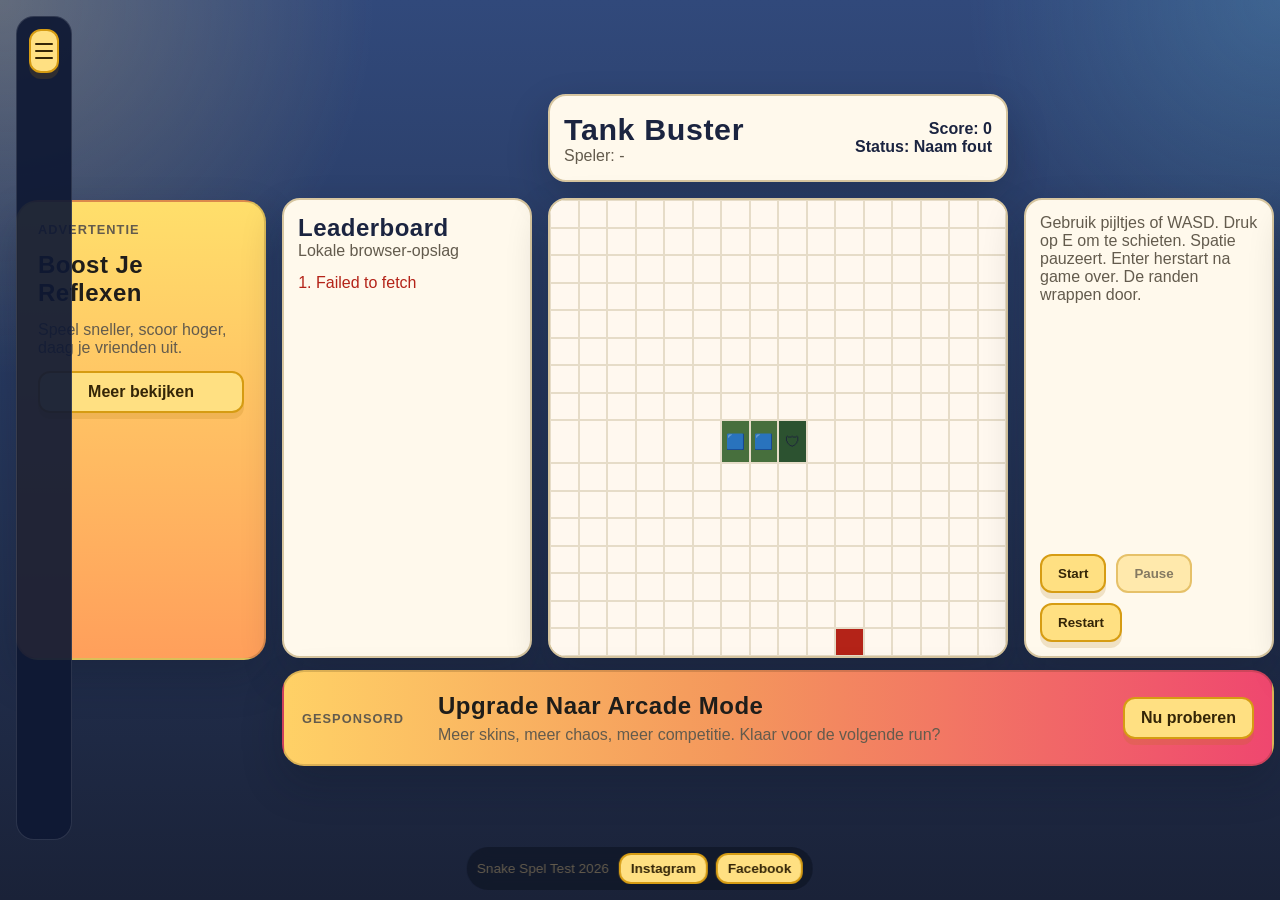
==== commit 1c5ae262: "Convert Snake into Tank Buster" ====
--- a/index.html
+++ b/index.html
@@ -3,7 +3,7 @@
   <head>
     <meta charset="utf-8">
     <meta name="viewport" content="width=device-width, initial-scale=1">
-    <title>Snake</title>
+    <title>Tank Buster</title>
     <link rel="stylesheet" href="./styles.css">
   </head>
   <body>
@@ -49,7 +49,7 @@
 
             <div class="status">
               <div>
-                <h1>Snake</h1>
+                <h1>Tank Buster</h1>
                 <p class="player-label">Speler: <span id="player-name">-</span></p>
               </div>
               <div class="stats">
@@ -58,11 +58,11 @@
               </div>
             </div>
 
-            <div id="board" class="board" aria-label="Snake game board" role="grid"></div>
+            <div id="board" class="board" aria-label="Tank Buster speelveld" role="grid"></div>
 
             <div class="hint-card">
               <p class="hint">
-                Use arrow keys or WASD. Press Space to pause. Press Enter to restart after game over. Walls wrap to the other side.
+                Gebruik pijltjes of WASD. Druk op E om te schieten. Spatie pauzeert. Enter herstart na game over. De randen wrappen door.
               </p>
               <div class="actions">
                 <button id="start-button" type="button">Start</button>
--- a/styles.css
+++ b/styles.css
@@ -250,17 +250,41 @@
 .cell {
   border: 1px solid #e6dcc8;
   background: #fff8ef;
-}
-
-.cell.snake {
-  background: #2f6f3e;
-}
-
-.cell.head {
-  background: #1f4f2c;
-}
-
-.cell.food {
+  display: grid;
+  place-items: center;
+}
+
+.tank-cell {
+  background: #476f3d;
+}
+
+.tank-head {
+  background: #2c5230;
+}
+
+.tank-icon {
+  font-size: 0.95rem;
+  line-height: 1;
+  filter: saturate(0.8);
+}
+
+.tank-head.direction-up .tank-icon {
+  transform: rotate(-90deg);
+}
+
+.tank-head.direction-down .tank-icon {
+  transform: rotate(90deg);
+}
+
+.tank-head.direction-left .tank-icon {
+  transform: scaleX(-1);
+}
+
+.tank-head.direction-right .tank-icon {
+  transform: rotate(0deg);
+}
+
+.target-cell {
   background: #b42318;
 }
 
